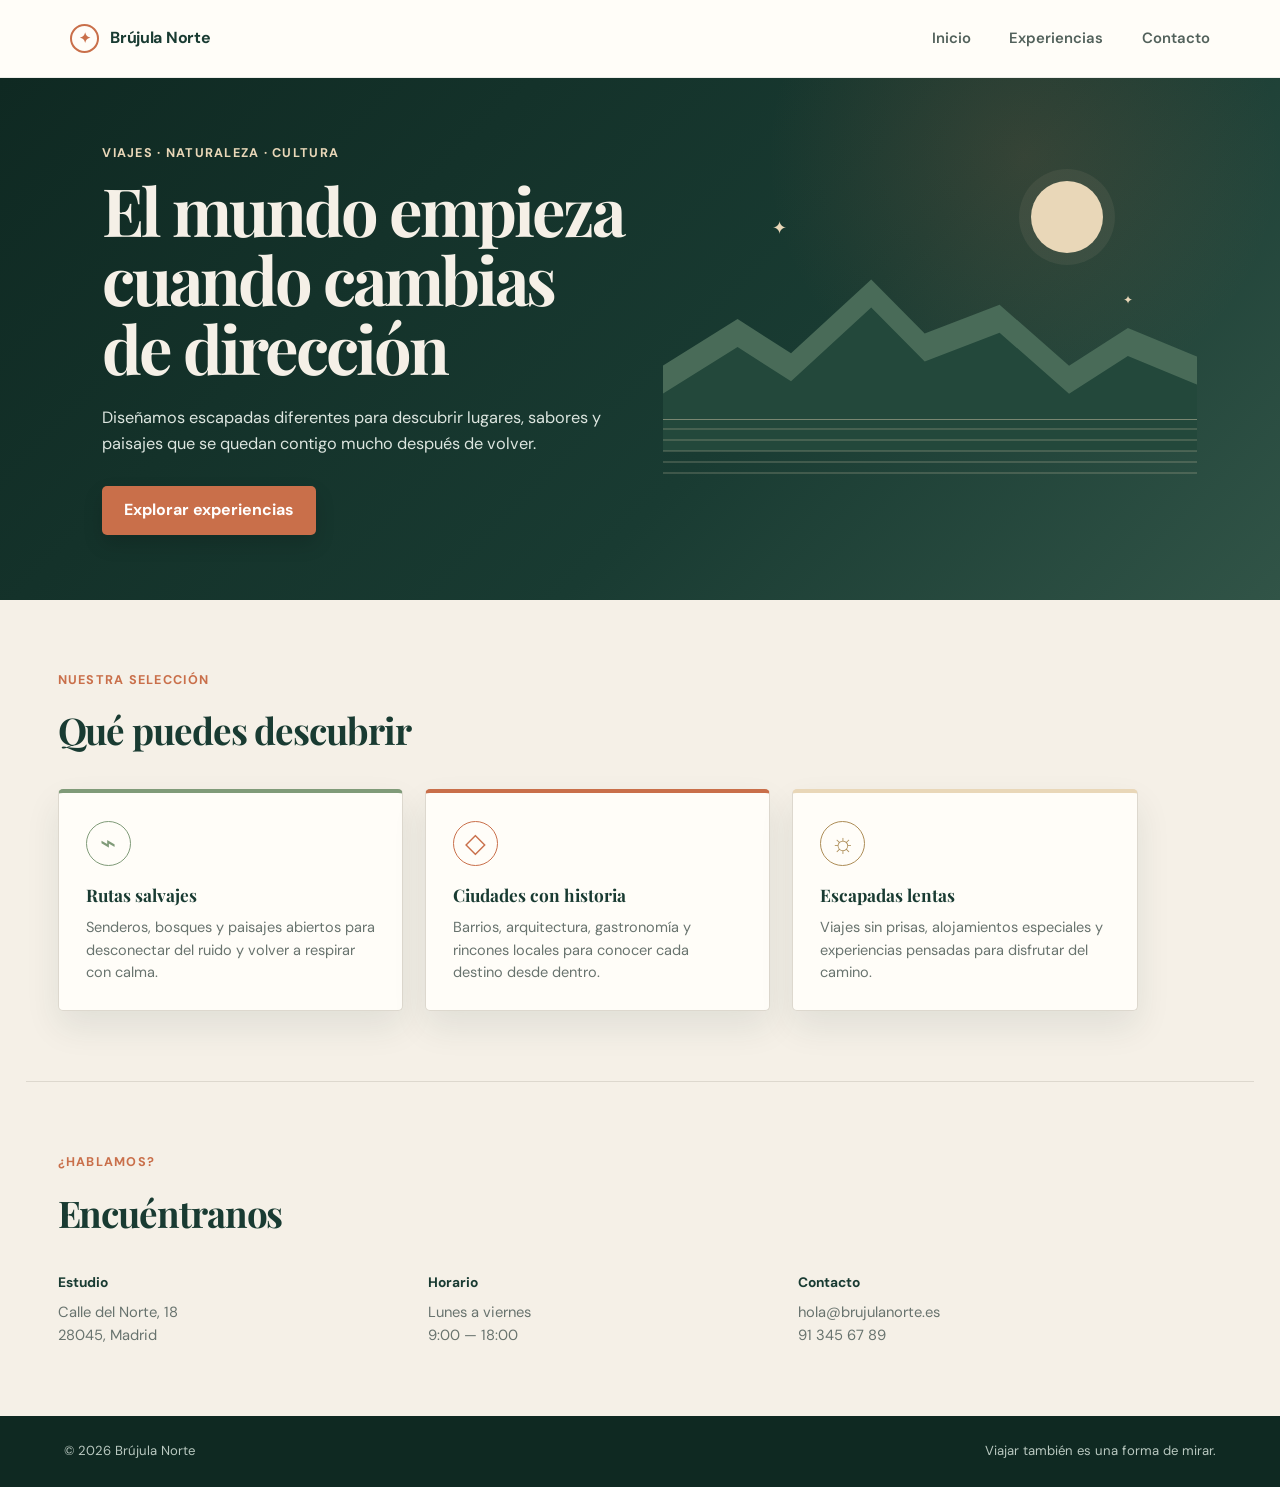
==== EJER_01/index.html @ f08a2a95 "Primer comentario" ====
<!DOCTYPE html>
<html lang="es">
<head>
  <meta charset="UTF-8">
  <meta name="viewport" content="width=device-width, initial-scale=1.0">
  <title>Brújula Norte — Viajes con otra perspectiva</title>
  <link rel="stylesheet" href="styles.css">
</head>
<body>

  <header class="site-header">
    <a class="brand" href="#inicio">
      <span class="brand-mark" aria-hidden="true">✦</span>
      <span>Brújula Norte</span>
    </a>

    <nav class="main-nav" aria-label="Navegación principal">
      <a href="#inicio">Inicio</a>
      <a href="#experiencias">Experiencias</a>
      <a href="#contacto">Contacto</a>
    </nav>
  </header>

  <main>
    <section class="hero" id="inicio">
      <div class="hero-copy">
        <p class="eyebrow">Viajes · Naturaleza · Cultura</p>
        <h1>El mundo empieza<br>cuando cambias<br>de dirección</h1>
        <p class="hero-text">
          Diseñamos escapadas diferentes para descubrir lugares,
          sabores y paisajes que se quedan contigo mucho después de volver.
        </p>
        <a class="button" href="#experiencias">Explorar experiencias</a>
      </div>

      <div class="hero-art" aria-hidden="true">
        <div class="moon"></div>
        <div class="star star-one">✦</div>
        <div class="star star-two">✦</div>
        <div class="mountain mountain-back"></div>
        <div class="mountain mountain-front"></div>
        <div class="lake"></div>
      </div>
    </section>

    <section class="experiences" id="experiencias">
      <div class="section-heading">
        <p class="eyebrow">Nuestra selección</p>
        <h2>Qué puedes descubrir</h2>
      </div>

      <div class="cards">
        <article class="card card-one">
          <div class="icon">⌁</div>
          <h3>Rutas salvajes</h3>
          <p>
            Senderos, bosques y paisajes abiertos para desconectar
            del ruido y volver a respirar con calma.
          </p>
        </article>

        <article class="card card-two">
          <div class="icon">◇</div>
          <h3>Ciudades con historia</h3>
          <p>
            Barrios, arquitectura, gastronomía y rincones locales
            para conocer cada destino desde dentro.
          </p>
        </article>

        <article class="card card-three">
          <div class="icon">☼</div>
          <h3>Escapadas lentas</h3>
          <p>
            Viajes sin prisas, alojamientos especiales y experiencias
            pensadas para disfrutar del camino.
          </p>
        </article>
      </div>
    </section>

    <section class="visit" id="contacto">
      <div class="section-heading">
        <p class="eyebrow">¿Hablamos?</p>
        <h2>Encuéntranos</h2>
      </div>

      <div class="contact-grid">
        <div class="contact-item">
          <h3>Estudio</h3>
          <p>Calle del Norte, 18<br>28045, Madrid</p>
        </div>

        <div class="contact-item">
          <h3>Horario</h3>
          <p>Lunes a viernes<br>9:00 — 18:00</p>
        </div>

        <div class="contact-item">
          <h3>Contacto</h3>
          <p>hola@brujulanorte.es<br>91 345 67 89</p>
        </div>
      </div>
    </section>
  </main>

  <footer class="site-footer">
    <p>© 2026 Brújula Norte</p>
    <p>Viajar también es una forma de mirar.</p>
  </footer>

</body>
</html>
---- EJER_01/styles.css ----
@import url('https://fonts.googleapis.com/css2?family=DM+Sans:wght@400;500;600;700&family=Playfair+Display:wght@500;600;700&display=swap');

:root {
  --forest: #193b32;
  --forest-dark: #0f2922;
  --sage: #809b79;
  --sand: #e9d7b8;
  --terracotta: #c96f4a;
  --cream: #f5f0e7;
  --paper: #fffdf8;
  --ink: #24332e;
  --muted: #68736e;
  --line: #ddd8ce;
  --shadow: 0 16px 35px rgba(25, 59, 50, .09);
}

* { box-sizing: border-box; }

html { scroll-behavior: smooth; }

body {
  margin: 0;
  background: var(--cream);
  color: var(--ink);
  font-family: "DM Sans", Arial, sans-serif;
  line-height: 1.55;
}

a {
  color: inherit;
  text-decoration: none;
}

.site-header {
  min-height: 74px;
  padding: 0 5.5%;
  display: flex;
  align-items: center;
  justify-content: space-between;
  background: var(--paper);
  border-bottom: 1px solid rgba(25, 59, 50, .08);
}

.brand {
  display: flex;
  align-items: center;
  gap: 11px;
  color: var(--forest);
  font-weight: 700;
  letter-spacing: -.02em;
}

.brand-mark {
  width: 29px;
  height: 29px;
  display: grid;
  place-items: center;
  color: var(--terracotta);
  border: 2px solid var(--terracotta);
  border-radius: 50%;
  font-size: 14px;
}

.main-nav {
  display: flex;
  gap: clamp(22px, 3vw, 42px);
  color: #52615b;
  font-size: .93rem;
  font-weight: 600;
}

.main-nav a {
  position: relative;
  padding: 27px 0;
}

.main-nav a::after {
  content: "";
  position: absolute;
  left: 0;
  right: 100%;
  bottom: 19px;
  height: 2px;
  background: var(--terracotta);
  transition: right .2s ease;
}

.main-nav a:hover::after { right: 0; }

/* HERO */

.hero {
  min-height: 515px;
  padding: 65px 8%;
  display: grid;
  grid-template-columns: minmax(0, 1fr) minmax(350px, .9fr);
  align-items: center;
  gap: 30px;
  overflow: hidden;
  color: var(--cream);
  background:
    radial-gradient(circle at 80% 15%, rgba(201,111,74,.16), transparent 23%),
    linear-gradient(135deg, var(--forest-dark), var(--forest) 60%, #315447);
}

.hero-copy {
  position: relative;
  z-index: 2;
  max-width: 600px;
}

.eyebrow {
  margin: 0 0 12px;
  color: var(--terracotta);
  font-size: .79rem;
  font-weight: 700;
  letter-spacing: .1em;
  text-transform: uppercase;
}

.hero .eyebrow {
  color: var(--sand);
}

.hero h1,
.section-heading h2 {
  font-family: "Playfair Display", Georgia, serif;
}

.hero h1 {
  margin: 0;
  font-size: clamp(2.7rem, 5.2vw, 4.5rem);
  line-height: 1.04;
  letter-spacing: -.045em;
}

.hero-text {
  max-width: 570px;
  margin: 23px 0 30px;
  color: #dce5df;
  font-size: 1.02rem;
}

.button {
  display: inline-flex;
  min-height: 49px;
  align-items: center;
  padding: 0 22px;
  border-radius: 5px;
  background: var(--terracotta);
  color: white;
  font-weight: 700;
  box-shadow: 0 9px 20px rgba(0,0,0,.14);
  transition: transform .2s ease;
}

.button:hover { transform: translateY(-2px); }

/* Ilustración creada solo con CSS */

.hero-art {
  min-height: 355px;
  position: relative;
}

.moon {
  position: absolute;
  top: 20px;
  right: 15%;
  width: 72px;
  height: 72px;
  border-radius: 50%;
  background: var(--sand);
  box-shadow: 0 0 0 12px rgba(233,215,184,.07);
}

.star {
  position: absolute;
  color: var(--sand);
  font-size: 18px;
}

.star-one { top: 54px; left: 18%; }
.star-two { top: 130px; right: 9%; font-size: 12px; }

.mountain {
  position: absolute;
  left: -4%;
  right: -4%;
  bottom: 65px;
  height: 180px;
  clip-path: polygon(
    0 100%, 0 68%, 14% 42%, 24% 61%, 39% 20%,
    49% 50%, 63% 34%, 76% 68%, 87% 47%,
    100% 63%, 100% 100%
  );
}

.mountain-back {
  background: #496b58;
  transform: translateY(-28px);
}

.mountain-front {
  background: #23483b;
}

.lake {
  position: absolute;
  left: -4%;
  right: -4%;
  bottom: 42px;
  height: 55px;
  background:
    repeating-linear-gradient(
      0deg,
      rgba(233,215,184,.18) 0,
      rgba(233,215,184,.18) 2px,
      transparent 2px,
      transparent 11px
    );
  border-top: 1px solid rgba(233,215,184,.3);
}

/* CARDS */

.experiences,
.visit {
  padding: 70px 4.5%;
}

.section-heading {
  margin-bottom: 31px;
}

.section-heading h2 {
  margin: 0;
  color: var(--forest);
  font-size: clamp(1.8rem, 3vw, 2.3rem);
  letter-spacing: -.03em;
}

.cards {
  max-width: 1080px;
  display: grid;
  grid-template-columns: repeat(3, 1fr);
  gap: 22px;
}

.card {
  min-height: 220px;
  padding: 28px 27px 25px;
  background: var(--paper);
  border: 1px solid var(--line);
  border-radius: 5px;
  box-shadow: var(--shadow);
  transition: transform .2s ease, box-shadow .2s ease;
}

.card-one { border-top: 4px solid var(--sage); }
.card-two { border-top: 4px solid var(--terracotta); }
.card-three { border-top: 4px solid var(--sand); }

.card:hover {
  transform: translateY(-5px);
  box-shadow: 0 21px 42px rgba(25,59,50,.13);
}

.icon {
  width: 45px;
  height: 45px;
  display: grid;
  place-items: center;
  border: 1.5px solid currentColor;
  border-radius: 50%;
  color: var(--sage);
  font-family: Georgia, serif;
  font-size: 27px;
}

.card-two .icon { color: var(--terracotta); }
.card-three .icon { color: #ad8d57; }

.card h3 {
  margin: 16px 0 8px;
  color: var(--forest);
  font-family: "Playfair Display", Georgia, serif;
  font-size: 1.08rem;
}

.card p {
  margin: 0;
  color: var(--muted);
  font-size: .91rem;
}

/* CONTACTO */

.visit {
  margin: 0 2%;
  padding-left: 2.5%;
  padding-right: 2.5%;
  border-top: 1px solid var(--line);
}

.contact-grid {
  max-width: 1080px;
  display: grid;
  grid-template-columns: repeat(3, 1fr);
  gap: 30px;
}

.contact-item h3 {
  margin: 0 0 8px;
  color: var(--forest);
  font-size: .86rem;
}

.contact-item p {
  margin: 0;
  color: var(--muted);
  font-size: .92rem;
}

.site-footer {
  padding: 25px 5%;
  display: flex;
  justify-content: space-between;
  gap: 20px;
  background: var(--forest-dark);
  color: #b9c8c0;
  font-size: .82rem;
}

.site-footer p { margin: 0; }

/* RESPONSIVE */

@media (max-width: 820px) {
  .site-header {
    padding: 15px 5%;
    align-items: flex-start;
  }

  .main-nav {
    gap: 16px;
    font-size: .84rem;
  }

  .main-nav a { padding: 7px 0; }

  .main-nav a::after { bottom: 0; }

  .hero {
    padding: 55px 7%;
    grid-template-columns: 1fr;
  }

  .hero-art {
    min-height: 210px;
    margin-top: -5px;
  }

  .cards,
  .contact-grid {
    grid-template-columns: 1fr;
  }

  .card { min-height: auto; }
}

@media (max-width: 560px) {
  .site-header {
    flex-direction: column;
    gap: 7px;
  }

  .main-nav {
    width: 100%;
    justify-content: space-between;
  }

  .hero {
    padding: 48px 6%;
  }

  .hero h1 { font-size: 2.65rem; }

  .hero-art { min-height: 175px; }

  .moon {
    width: 56px;
    height: 56px;
  }

  .experiences,
  .visit {
    padding-top: 52px;
    padding-bottom: 52px;
  }

  .site-footer {
    flex-direction: column;
  }
}
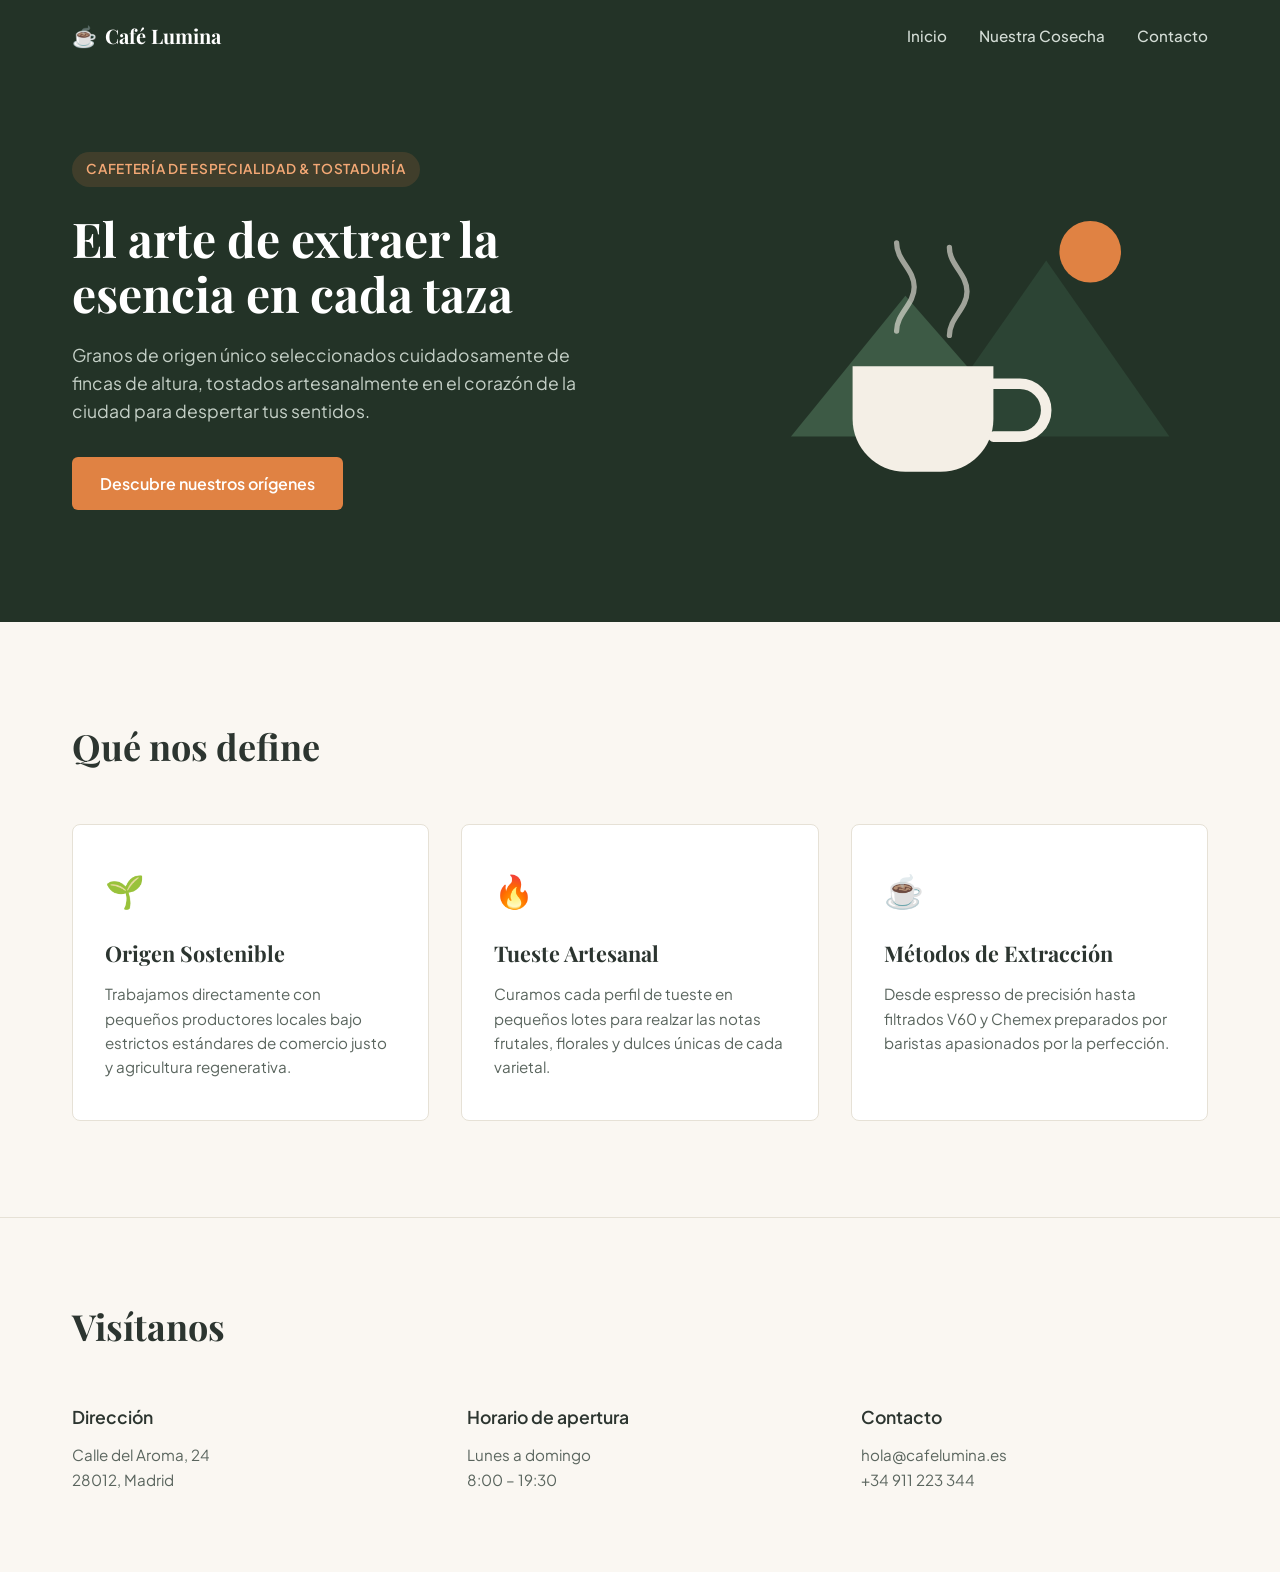
==== commit bea593b3: "Modificacion" ====
--- a/EJER_01/index.html
+++ b/EJER_01/index.html
@@ -1,113 +1,106 @@
 <!DOCTYPE html>
 <html lang="es">
 <head>
-  <meta charset="UTF-8">
-  <meta name="viewport" content="width=device-width, initial-scale=1.0">
-  <title>Brújula Norte — Viajes con otra perspectiva</title>
-  <link rel="stylesheet" href="styles.css">
+    <meta charset="UTF-8">
+    <meta name="viewport" content="width=device-width, initial-scale=1.0">
+    <title>Café Lumina - Tueste Artesanal y Especialidad</title>
+    <!-- Enlace al archivo CSS -->
+    <link rel="stylesheet" href="style.css">
+    <link rel="preconnect" href="https://fonts.googleapis.com">
+    <link rel="preconnect" href="https://fonts.gstatic.com" crossorigin>
+    <link href="https://fonts.googleapis.com/css2?family=Playfair+Display:ital,wght@0,400..900;1,400..900&family=Plus+Jakarta+Sans:wght@300;400;500;600;700&display=swap" rel="stylesheet">
 </head>
 <body>
 
-  <header class="site-header">
-    <a class="brand" href="#inicio">
-      <span class="brand-mark" aria-hidden="true">✦</span>
-      <span>Brújula Norte</span>
-    </a>
+    <!-- Header / Navbar -->
+    <header class="site-header">
+        <div class="container nav-container">
+            <a href="#" class="logo">
+                <span class="logo-icon">☕</span> Café Lumina
+            </a>
+            <nav class="nav-links">
+                <a href="#inicio">Inicio</a>
+                <a href="#origen">Nuestra Cosecha</a>
+                <a href="#contacto">Contacto</a>
+            </nav>
+        </div>
+    </header>
 
-    <nav class="main-nav" aria-label="Navegación principal">
-      <a href="#inicio">Inicio</a>
-      <a href="#experiencias">Experiencias</a>
-      <a href="#contacto">Contacto</a>
-    </nav>
-  </header>
-
-  <main>
-    <section class="hero" id="inicio">
-      <div class="hero-copy">
-        <p class="eyebrow">Viajes · Naturaleza · Cultura</p>
-        <h1>El mundo empieza<br>cuando cambias<br>de dirección</h1>
-        <p class="hero-text">
-          Diseñamos escapadas diferentes para descubrir lugares,
-          sabores y paisajes que se quedan contigo mucho después de volver.
-        </p>
-        <a class="button" href="#experiencias">Explorar experiencias</a>
-      </div>
-
-      <div class="hero-art" aria-hidden="true">
-        <div class="moon"></div>
-        <div class="star star-one">✦</div>
-        <div class="star star-two">✦</div>
-        <div class="mountain mountain-back"></div>
-        <div class="mountain mountain-front"></div>
-        <div class="lake"></div>
-      </div>
+    <!-- Hero Section -->
+    <section id="inicio" class="hero-section">
+        <div class="container hero-grid">
+            <div class="hero-content">
+                <span class="badge">Cafetería de Especialidad & Tostaduría</span>
+                <h1>El arte de extraer la esencia en cada taza</h1>
+                <p>Granos de origen único seleccionados cuidadosamente de fincas de altura, tostados artesanalmente en el corazón de la ciudad para despertar tus sentidos.</p>
+                <a href="#origen" class="btn-primary">Descubre nuestros orígenes</a>
+            </div>
+            <div class="hero-illustration">
+                <!-- Ilustración vectorial inspirada en la referencia original -->
+                <svg viewBox="0 0 500 400" fill="none" xmlns="http://www.w3.org/2000/svg" class="coffee-svg">
+                    <!-- Montañas de fondo -->
+                    <path d="M50 320L180 160L320 320H50Z" fill="#3D5A45"/>
+                    <path d="M200 320L340 120L480 320H200Z" fill="#2C4434"/>
+                    <!-- Sol / Grano de café estilizado -->
+                    <circle cx="390" cy="110" r="35" fill="#E08243"/>
+                    <!-- Taza de café abstracta -->
+                    <path d="M120 240H280V300C280 333.137 253.137 360 220 360H180C146.863 360 120 333.137 120 300V240Z" fill="#F4EFE6"/>
+                    <path d="M280 260H310C326.569 260 340 273.431 340 290C340 306.569 326.569 320 310 320H280" stroke="#F4EFE6" stroke-width="12" stroke-linecap="round"/>
+                    <!-- Vapor -->
+                    <path d="M170 200C170 180 190 170 190 150C190 130 170 120 170 100" stroke="#F4EFE6" stroke-width="6" stroke-linecap="round" opacity="0.6"/>
+                    <path d="M230 205C230 185 250 175 250 155C250 135 230 125 230 105" stroke="#F4EFE6" stroke-width="6" stroke-linecap="round" opacity="0.6"/>
+                </svg>
+            </div>
+        </div>
     </section>
 
-    <section class="experiences" id="experiencias">
-      <div class="section-heading">
-        <p class="eyebrow">Nuestra selección</p>
-        <h2>Qué puedes descubrir</h2>
-      </div>
-
-      <div class="cards">
-        <article class="card card-one">
-          <div class="icon">⌁</div>
-          <h3>Rutas salvajes</h3>
-          <p>
-            Senderos, bosques y paisajes abiertos para desconectar
-            del ruido y volver a respirar con calma.
-          </p>
-        </article>
-
-        <article class="card card-two">
-          <div class="icon">◇</div>
-          <h3>Ciudades con historia</h3>
-          <p>
-            Barrios, arquitectura, gastronomía y rincones locales
-            para conocer cada destino desde dentro.
-          </p>
-        </article>
-
-        <article class="card card-three">
-          <div class="icon">☼</div>
-          <h3>Escapadas lentas</h3>
-          <p>
-            Viajes sin prisas, alojamientos especiales y experiencias
-            pensadas para disfrutar del camino.
-          </p>
-        </article>
-      </div>
+    <!-- Cards Section -->
+    <section id="origen" class="cards-section">
+        <div class="container">
+            <h2>Qué nos define</h2>
+            <div class="cards-grid">
+                <!-- Card 1 -->
+                <article class="card">
+                    <div class="card-icon">🌱</div>
+                    <h3>Origen Sostenible</h3>
+                    <p>Trabajamos directamente con pequeños productores locales bajo estrictos estándares de comercio justo y agricultura regenerativa.</p>
+                </article>
+                <!-- Card 2 -->
+                <article class="card">
+                    <div class="card-icon">🔥</div>
+                    <h3>Tueste Artesanal</h3>
+                    <p>Curamos cada perfil de tueste en pequeños lotes para realzar las notas frutales, florales y dulces únicas de cada varietal.</p>
+                </article>
+                <!-- Card 3 -->
+                <article class="card">
+                    <div class="card-icon">☕</div>
+                    <h3>Métodos de Extracción</h3>
+                    <p>Desde espresso de precisión hasta filtrados V60 y Chemex preparados por baristas apasionados por la perfección.</p>
+                </article>
+            </div>
+        </div>
     </section>
 
-    <section class="visit" id="contacto">
-      <div class="section-heading">
-        <p class="eyebrow">¿Hablamos?</p>
-        <h2>Encuéntranos</h2>
-      </div>
-
-      <div class="contact-grid">
-        <div class="contact-item">
-          <h3>Estudio</h3>
-          <p>Calle del Norte, 18<br>28045, Madrid</p>
+    <!-- Footer / Visítanos Section -->
+    <footer id="contacto" class="site-footer">
+        <div class="container">
+            <h2>Visítanos</h2>
+            <div class="footer-grid">
+                <div class="footer-col">
+                    <h4>Dirección</h4>
+                    <p>Calle del Aroma, 24<br>28012, Madrid</p>
+                </div>
+                <div class="footer-col">
+                    <h4>Horario de apertura</h4>
+                    <p>Lunes a domingo<br>8:00 – 19:30</p>
+                </div>
+                <div class="footer-col">
+                    <h4>Contacto</h4>
+                    <p>hola@cafelumina.es<br>+34 911 223 344</p>
+                </div>
+            </div>
         </div>
-
-        <div class="contact-item">
-          <h3>Horario</h3>
-          <p>Lunes a viernes<br>9:00 — 18:00</p>
-        </div>
-
-        <div class="contact-item">
-          <h3>Contacto</h3>
-          <p>hola@brujulanorte.es<br>91 345 67 89</p>
-        </div>
-      </div>
-    </section>
-  </main>
-
-  <footer class="site-footer">
-    <p>© 2026 Brújula Norte</p>
-    <p>Viajar también es una forma de mirar.</p>
-  </footer>
+    </footer>
 
 </body>
-</html>
+</html>
--- a/EJER_01/style.css
+++ b/EJER_01/style.css
@@ -0,0 +1,246 @@
+:root {
+    --bg-color: #FAF7F2;
+    --primary-dark: #233327;
+    --primary-accent: #3D5A45;
+    --accent-orange: #E08243;
+    --card-bg: #FFFFFF;
+    --text-main: #2C3530;
+    --text-muted: #5A655E;
+    --border-color: #E6E1D6;
+}
+
+* {
+    margin: 0;
+    padding: 0;
+    box-sizing: border-box;
+}
+
+body {
+    font-family: 'Plus Jakarta Sans', sans-serif;
+    background-color: var(--bg-color);
+    color: var(--text-main);
+    line-height: 1.6;
+}
+
+h1, h2, h3, h4 {
+    font-family: 'Playfair Display', serif;
+    font-weight: 700;
+}
+
+.container {
+    max-width: 1200px;
+    margin: 0 auto;
+    padding: 0 2rem;
+}
+
+/* Header */
+.site-header {
+    background-color: var(--primary-dark);
+    color: #FFFFFF;
+    padding: 1.25rem 0;
+    position: sticky;
+    top: 0;
+    z-index: 100;
+}
+
+.nav-container {
+    display: flex;
+    justify-content: space-between;
+    align-items: center;
+}
+
+.logo {
+    font-family: 'Playfair Display', serif;
+    font-size: 1.25rem;
+    font-weight: 700;
+    color: #FFFFFF;
+    text-decoration: none;
+    display: flex;
+    align-items: center;
+    gap: 0.5rem;
+}
+
+.nav-links {
+    display: flex;
+    gap: 2rem;
+}
+
+.nav-links a {
+    color: #D4DDD6;
+    text-decoration: none;
+    font-size: 0.95rem;
+    font-weight: 500;
+    transition: color 0.2s ease;
+}
+
+.nav-links a:hover {
+    color: #FFFFFF;
+}
+
+/* Hero Section */
+.hero-section {
+    background-color: var(--primary-dark);
+    color: #FFFFFF;
+    padding: 5rem 0 7rem 0;
+    overflow: hidden;
+}
+
+.hero-grid {
+    display: grid;
+    grid-template-columns: 1.1fr 0.9fr;
+    gap: 4rem;
+    align-items: center;
+}
+
+.badge {
+    display: inline-block;
+    background-color: rgba(224, 130, 67, 0.15);
+    color: #F3A875;
+    padding: 0.4rem 0.9rem;
+    border-radius: 50px;
+    font-size: 0.85rem;
+    font-weight: 600;
+    margin-bottom: 1.5rem;
+    text-transform: uppercase;
+    letter-spacing: 0.05em;
+}
+
+.hero-content h1 {
+    font-size: 3rem;
+    line-height: 1.15;
+    margin-bottom: 1.25rem;
+    color: #FFFFFF;
+}
+
+.hero-content p {
+    color: #C5D0C7;
+    font-size: 1.1rem;
+    margin-bottom: 2rem;
+    max-width: 520px;
+}
+
+.btn-primary {
+    display: inline-block;
+    background-color: var(--accent-orange);
+    color: #FFFFFF;
+    padding: 0.85rem 1.75rem;
+    border-radius: 6px;
+    text-decoration: none;
+    font-weight: 600;
+    transition: background-color 0.2s ease, transform 0.1s ease;
+}
+
+.btn-primary:hover {
+    background-color: #CC7339;
+    transform: translateY(-1px);
+}
+
+.hero-illustration {
+    display: flex;
+    justify-content: center;
+    align-items: center;
+}
+
+.coffee-svg {
+    width: 100%;
+    max-width: 440px;
+    height: auto;
+}
+
+/* Cards Section */
+.cards-section {
+    padding: 6rem 0;
+}
+
+.cards-section h2 {
+    font-size: 2.25rem;
+    margin-bottom: 3rem;
+    color: var(--text-main);
+}
+
+.cards-grid {
+    display: grid;
+    grid-template-columns: repeat(3, 1fr);
+    gap: 2rem;
+}
+
+.card {
+    background-color: var(--card-bg);
+    border: 1px solid var(--border-color);
+    border-radius: 8px;
+    padding: 2.5rem 2rem;
+    transition: transform 0.2s ease, box-shadow 0.2s ease;
+}
+
+.card:hover {
+    transform: translateY(-4px);
+    box-shadow: 0 12px 30px rgba(0, 0, 0, 0.05);
+}
+
+.card-icon {
+    font-size: 2rem;
+    margin-bottom: 1.25rem;
+}
+
+.card h3 {
+    font-size: 1.35rem;
+    margin-bottom: 0.75rem;
+    color: var(--text-main);
+}
+
+.card p {
+    color: var(--text-muted);
+    font-size: 0.95rem;
+}
+
+/* Footer / Visítanos Section */
+.site-footer {
+    background-color: var(--bg-color);
+    border-top: 1px solid var(--border-color);
+    padding: 5rem 0;
+}
+
+.site-footer h2 {
+    font-size: 2.25rem;
+    margin-bottom: 3rem;
+}
+
+.footer-grid {
+    display: grid;
+    grid-template-columns: repeat(3, 1fr);
+    gap: 3rem;
+}
+
+.footer-col h4 {
+    font-size: 1.1rem;
+    margin-bottom: 0.75rem;
+    color: var(--text-main);
+    font-weight: 600;
+    font-family: 'Plus Jakarta Sans', sans-serif;
+}
+
+.footer-col p {
+    color: var(--text-muted);
+    font-size: 0.95rem;
+}
+
+/* Responsive Design */
+@media (max-width: 900px) {
+    .hero-grid {
+        grid-template-columns: 1fr;
+        gap: 3rem;
+        text-align: center;
+    }
+
+    .hero-content p {
+        margin: 0 auto 2rem auto;
+    }
+
+    .cards-grid, .footer-grid {
+        grid-template-columns: 1fr;
+    }
+
+    .nav-links {
+        display: none;
+    }
+}
